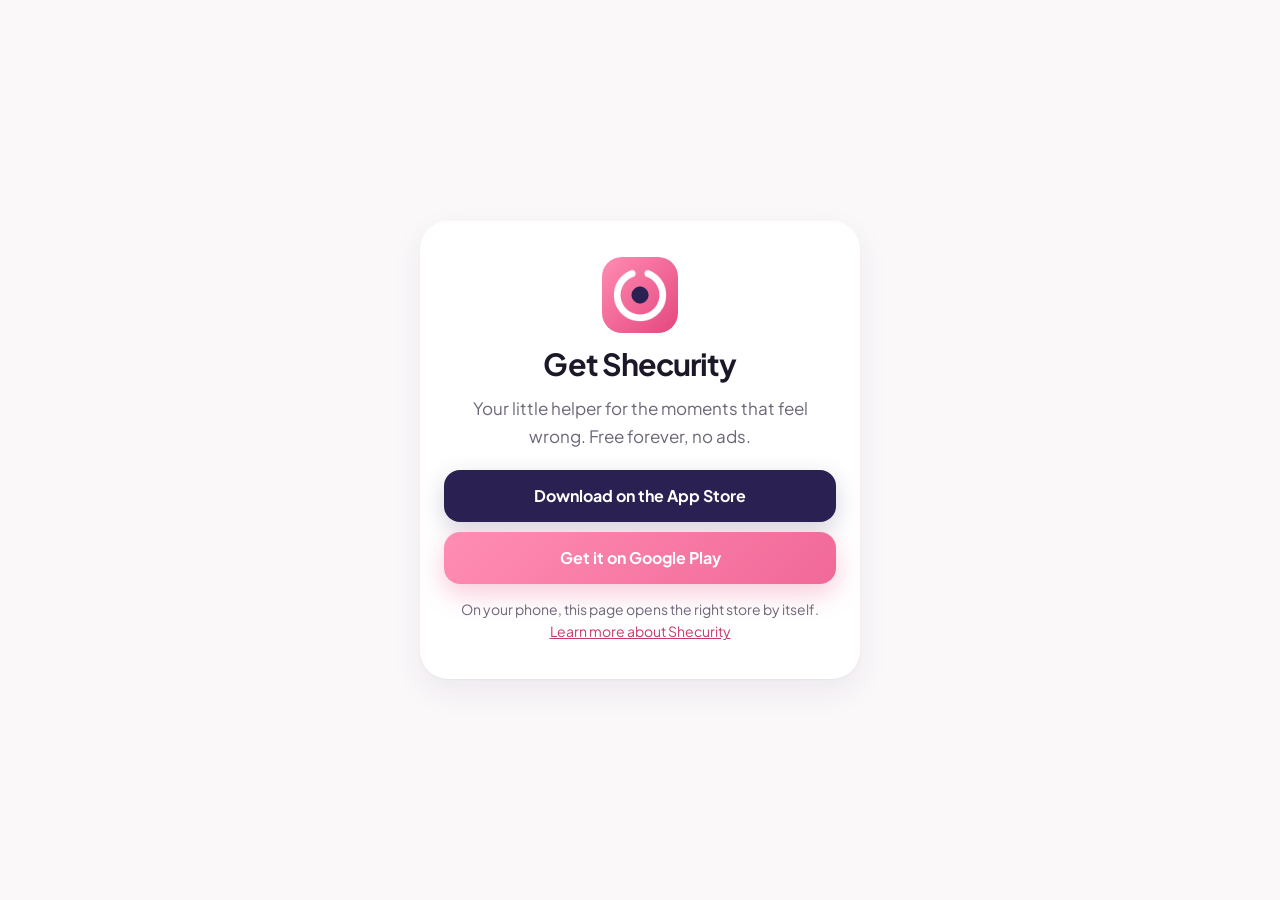
==== download/index.html @ ac5cb0e0 "One smart download link: /download/ sends iPhone to the App Store and Android to Google Play All Get" ====
<!doctype html>
<html lang="en">
<head>
<meta charset="utf-8">
<meta name="viewport" content="width=device-width, initial-scale=1, viewport-fit=cover">
<script>
  // Phones go straight to their store, before anything else loads. Computers see the choices below.
  (function () {
    var ua = navigator.userAgent || "";
    var apple = "https://apps.apple.com/app/id6826622812";
    var play = "https://play.google.com/store/apps/details?id=io.github.punselie15.shecurity";
    if (/android/i.test(ua)) location.replace(play);
    else if (/iphone|ipad|ipod/i.test(ua) || (/Macintosh/.test(ua) && navigator.maxTouchPoints > 1)) location.replace(apple);
  })();
</script>
<title>Download Shecurity, the free women's safety app</title>
<meta name="description" content="Download Shecurity for free. This link opens the App Store on iPhone and Google Play on Android.">
<link rel="canonical" href="https://getshecurity.com/download/">
<meta name="theme-color" content="#fbf8fa">
<meta name="apple-itunes-app" content="app-id=6826622812">
<meta property="og:type" content="website">
<meta property="og:site_name" content="Shecurity">
<meta property="og:title" content="Download Shecurity, the free safety app">
<meta property="og:description" content="Your little helper for the moments that feel wrong. Free on iPhone and Android.">
<meta property="og:url" content="https://getshecurity.com/download/">
<meta property="og:image" content="https://shecurity.app/img/share.png">
<meta name="twitter:card" content="summary_large_image">
<link rel="icon" href="/icon.svg" type="image/svg+xml">
<link rel="icon" href="/favicon-32.png" sizes="32x32" type="image/png">
<link rel="apple-touch-icon" href="/apple-touch-icon.png">
<link rel="preconnect" href="https://fonts.googleapis.com">
<link rel="preconnect" href="https://fonts.gstatic.com" crossorigin>
<link rel="stylesheet" href="https://fonts.googleapis.com/css2?family=Plus+Jakarta+Sans:wght@400;500;600;700&display=swap">
<link rel="stylesheet" href="/assets/style.css">
<style>
  .dl { min-height: 100vh; display: flex; align-items: center; justify-content: center; padding: 32px 16px; }
  .dl .card { max-width: 440px; width: 100%; background: var(--surface); border-radius: 28px; box-shadow: var(--shadow); padding: 36px 24px; display: flex; flex-direction: column; align-items: center; gap: 14px; text-align: center; }
  .dl .icon { width: 76px; height: 76px; border-radius: 20px; }
  .dl h1 { font-size: 1.9rem; margin: 0; }
  .dl p { margin: 0; color: var(--muted); }
  .dl .stores { display: flex; flex-direction: column; gap: 10px; width: 100%; margin-top: 6px; }
  .dl .stores .btn { width: 100%; }
  .dl small { color: var(--muted); font-size: 14px; }
</style>
</head>
<body>
<main class="dl"><div class="card">
<img class="icon" src="/icon-192.png" alt="" width="76" height="76">
<h1>Get Shecurity</h1>
<p>Your little helper for the moments that feel wrong. Free forever, no ads.</p>
<div class="stores">
<a class="btn primary" href="https://apps.apple.com/app/id6826622812">Download on the App Store</a>
<a class="btn pink" href="https://play.google.com/store/apps/details?id=io.github.punselie15.shecurity">Get it on Google Play</a>
</div>
<small>On your phone, this page opens the right store by itself. <a href="/">Learn more about Shecurity</a></small>
</div></main>
</body>
</html>
---- assets/style.css ----
/* getshecurity.com: the plans behind Shecurity. Same palette and type as the app and shecurity.app. */
:root {
  --bg: #fbf8fa;
  --surface: #ffffff;
  --surface-2: #f6f0f4;
  --ink: #1d1828;
  --muted: #6d6678;
  --line: #efe6ec;
  --indigo: #2a2152;
  --indigo-2: #1c1640;
  --pink: #e5487f;
  --pink-light: #ff8db4;
  --pink-ink: #c73a6c;
  --soft: #fde9f1;
  --gold: #c9a45c;
  --safe: #1f8a5f;
  --shadow: 0 1px 2px rgba(42, 33, 82, .04), 0 12px 32px rgba(42, 33, 82, .07);
  --font: "Plus Jakarta Sans", system-ui, -apple-system, "Segoe UI", Roboto, "Helvetica Neue", Arial, sans-serif;
  color-scheme: light;
}
* { box-sizing: border-box; }
html { scroll-behavior: smooth; }
body { margin: 0; background: var(--bg); color: var(--ink); font-family: var(--font); font-size: 17px; line-height: 1.6; -webkit-font-smoothing: antialiased; }
a { color: var(--pink-ink); }
:focus-visible { outline: 2px solid var(--pink); outline-offset: 3px; }
img, svg { max-width: 100%; display: block; }
.wrap { max-width: 1100px; margin: 0 auto; padding-inline: max(20px, env(safe-area-inset-left, 0px)); }
h1, h2, h3 { margin: 0; line-height: 1.12; letter-spacing: -0.03em; font-weight: 700; text-wrap: balance; }
h1 { font-size: clamp(2.4rem, 6.4vw, 4.1rem); }
h2 { font-size: clamp(1.7rem, 3.8vw, 2.5rem); }
h3 { font-size: 1.15rem; letter-spacing: -0.015em; }
p { margin: 0; }
.muted { color: var(--muted); }
.accent { color: var(--pink); }

/* header */
header.site { position: sticky; top: 0; z-index: 10; background: color-mix(in srgb, var(--bg) 86%, transparent); backdrop-filter: blur(12px); -webkit-backdrop-filter: blur(12px); border-bottom: 1px solid transparent; }
header.site .wrap { display: flex; align-items: center; justify-content: space-between; gap: 16px; height: 70px; }
.logo { display: flex; align-items: center; gap: 10px; font-weight: 700; font-size: 19px; letter-spacing: -0.02em; color: var(--ink); text-decoration: none; }
.logo img { width: 32px; height: 32px; border-radius: 9px; }
nav.top { display: flex; align-items: center; gap: 24px; font-size: 15px; font-weight: 600; }
nav.top a:not(.btn) { color: var(--muted); text-decoration: none; }
nav.top a:not(.btn):hover { color: var(--ink); }
nav.top a { white-space: nowrap; }
@media (max-width: 380px) { nav.top { gap: 10px; } nav.top .xs-hide { display: none; } nav.top .keep { text-transform: capitalize; } nav.top .btn.sm { padding: 8px 12px; } .logo { font-size: 17px; gap: 8px; } .logo img { width: 28px; height: 28px; } }
@media (max-width: 760px) { nav.top { gap: 14px; font-size: 14px; } nav.top a:not(.btn):not(.keep) { display: none; } }

/* buttons */
.btn { display: inline-flex; align-items: center; justify-content: center; gap: 8px; min-height: 52px; padding: 12px 24px; border-radius: 16px; font: 700 16px/1.2 var(--font); text-decoration: none; border: 0; cursor: pointer; transition: transform .15s ease, box-shadow .15s ease; }
.btn:hover { transform: translateY(-1px); }
.btn.primary { background: var(--indigo); color: #fff; box-shadow: 0 8px 24px rgba(42, 33, 82, .2); }
.btn.pink { background: linear-gradient(135deg, var(--pink-light), var(--pink)); color: #fff; box-shadow: 0 10px 26px rgba(229, 72, 127, .28); }
.btn.soft { background: var(--surface); color: var(--ink); box-shadow: var(--shadow); }
.btn.sm { min-height: 40px; padding: 8px 16px; font-size: 14px; border-radius: 12px; }
.btn[disabled] { opacity: .5; cursor: default; transform: none; }
.ctas { display: flex; flex-wrap: wrap; gap: 12px; }

/* sections */
section.band { padding-block: clamp(64px, 9vw, 104px); }
section.alt { background: var(--surface); }
.head { display: flex; flex-direction: column; gap: 12px; max-width: 660px; margin-bottom: 44px; }
.head p { color: var(--muted); font-size: 1.08rem; }

/* hero */
.hero { padding-block: clamp(40px, 7vw, 88px) clamp(56px, 8vw, 96px); position: relative; overflow: hidden; }
.hero .wrap { display: grid; grid-template-columns: minmax(0, 1.1fr) minmax(0, .9fr); gap: 56px; align-items: center; }
.hero .copy { display: flex; flex-direction: column; gap: 24px; }
.hero .lede { font-size: clamp(1.1rem, 2vw, 1.25rem); color: var(--muted); max-width: 36ch; }
.hero-art { position: relative; aspect-ratio: 1; max-width: 460px; width: 100%; justify-self: center; }
.hero-art::before { content: ""; position: absolute; inset: 4%; border-radius: 50%; background: radial-gradient(circle at 35% 30%, #fff 0%, var(--soft) 55%, #f8d3e2 100%); }
.hero-art svg { position: relative; width: 100%; height: 100%; }
.facts { display: flex; flex-wrap: wrap; gap: 8px 22px; list-style: none; margin: 0; padding: 0; font-size: 14.5px; font-weight: 600; color: var(--muted); }
.facts li { display: flex; align-items: center; gap: 8px; }
.facts li::before { content: ""; width: 18px; height: 18px; border-radius: 50%; background: var(--safe) url("data:image/svg+xml,%3Csvg xmlns='http://www.w3.org/2000/svg' viewBox='0 0 24 24' fill='none' stroke='white' stroke-width='3.2' stroke-linecap='round' stroke-linejoin='round'%3E%3Cpath d='m6 12 4 4 8-8'/%3E%3C/svg%3E") center / 11px no-repeat; }
@media (max-width: 860px) { .hero .wrap { grid-template-columns: minmax(0, 1fr); gap: 32px; } .hero-art { max-width: 340px; } }

/* mission */
.pillars { display: grid; grid-template-columns: repeat(3, minmax(0, 1fr)); gap: 16px; }
.pillar { background: var(--bg); border-radius: 24px; padding: 28px; display: flex; flex-direction: column; gap: 10px; }
.pillar .ic { width: 46px; height: 46px; border-radius: 14px; background: var(--soft); color: var(--pink-ink); display: grid; place-items: center; margin-bottom: 4px; }
.pillar .ic svg { width: 22px; height: 22px; fill: none; stroke: currentColor; stroke-width: 1.9; stroke-linecap: round; stroke-linejoin: round; }
.pillar p { color: var(--muted); font-size: 15.5px; }
.statement { font-size: clamp(1.3rem, 2.6vw, 1.7rem); line-height: 1.45; font-weight: 600; letter-spacing: -0.015em; max-width: 30ch; margin-bottom: 44px; }
@media (max-width: 820px) { .pillars { grid-template-columns: minmax(0, 1fr); } }

/* roadmap */
.road { list-style: none; margin: 0; padding: 0; display: grid; grid-template-columns: repeat(3, minmax(0, 1fr)); gap: 16px; position: relative; }
.road > li { background: var(--surface); border-radius: 24px; padding: 26px 24px; box-shadow: var(--shadow); display: flex; flex-direction: column; gap: 12px; position: relative; }
.road .when { display: flex; align-items: center; gap: 10px; font-weight: 700; font-size: 15px; color: var(--muted); }
.road .dot { width: 12px; height: 12px; border-radius: 50%; background: var(--line); box-shadow: 0 0 0 4px var(--surface-2); }
.road > li.now .dot { background: var(--safe); box-shadow: 0 0 0 4px #dff3ea; }
.road > li.next .dot { background: var(--pink); box-shadow: 0 0 0 4px var(--soft); }
.road > li.later .dot { background: var(--gold); box-shadow: 0 0 0 4px #f6ecd8; }
.road > li.always { background: linear-gradient(160deg, #352a6b, var(--indigo-2)); color: #fff; }
.road > li.always .when { color: rgba(255, 255, 255, .75); }
.road > li.always .dot { background: var(--pink-light); box-shadow: 0 0 0 4px rgba(255, 255, 255, .12); }
.road ul { margin: 0; padding-left: 1.1em; display: flex; flex-direction: column; gap: 6px; font-size: 15px; color: var(--muted); }
.road > li.always ul { color: rgba(255, 255, 255, .78); }
@media (max-width: 860px) { .road { grid-template-columns: minmax(0, 1fr); } }
@media (max-width: 560px) { .road { grid-template-columns: minmax(0, 1fr); } }

/* jewelry */
.pieces { display: grid; grid-template-columns: repeat(3, minmax(0, 1fr)); gap: 18px; }
.piece { background: var(--bg); border-radius: 28px; overflow: hidden; display: flex; flex-direction: column; }
.piece .art { aspect-ratio: 4 / 3; background: radial-gradient(circle at 50% 40%, #fff 0%, #f7eef2 70%, #f1e3ea 100%); display: grid; place-items: center; }
.piece .art svg { width: 70%; height: 80%; }
.piece .body { padding: 22px 24px 26px; display: flex; flex-direction: column; gap: 8px; }
.piece .row { display: flex; justify-content: space-between; align-items: baseline; gap: 12px; }
.piece .price { font-weight: 700; color: var(--ink); white-space: nowrap; }
.piece p { color: var(--muted); font-size: 15px; }
.how-works { margin-top: 28px; display: grid; grid-template-columns: repeat(3, minmax(0, 1fr)); gap: 16px 28px; font-size: 15.5px; color: var(--muted); }
.how-works b { display: block; color: var(--ink); margin-bottom: 2px; }
.small-note { margin-top: 22px; font-size: 14px; color: var(--muted); }
@media (max-width: 860px) { .pieces, .how-works { grid-template-columns: minmax(0, 1fr); } }

/* reserve */
.reserve { display: grid; grid-template-columns: minmax(0, 1fr) minmax(0, 1fr); gap: 48px; align-items: start; }
.reserve .copy { display: flex; flex-direction: column; gap: 18px; }
.promise-list { list-style: none; margin: 0; padding: 0; display: flex; flex-direction: column; gap: 12px; }
.promise-list li { display: flex; gap: 12px; align-items: flex-start; }
.promise-list li::before { content: ""; flex: none; width: 22px; height: 22px; margin-top: 2px; border-radius: 50%; background: var(--safe) url("data:image/svg+xml,%3Csvg xmlns='http://www.w3.org/2000/svg' viewBox='0 0 24 24' fill='none' stroke='white' stroke-width='3' stroke-linecap='round' stroke-linejoin='round'%3E%3Cpath d='m6 12 4 4 8-8'/%3E%3C/svg%3E") center / 14px no-repeat; }
.progress { display: flex; flex-direction: column; gap: 8px; margin-top: 6px; }
.progress .bar { height: 10px; border-radius: 99px; background: var(--surface-2); overflow: hidden; }
.progress .bar i { display: block; height: 100%; width: 0; border-radius: 99px; background: linear-gradient(90deg, var(--pink-light), var(--pink)); transition: width 1s ease; }
.progress .label { font-size: 14px; color: var(--muted); }
.progress .label b { color: var(--ink); }
form.card { background: var(--surface); border-radius: 28px; padding: clamp(24px, 4vw, 36px); box-shadow: var(--shadow); display: flex; flex-direction: column; gap: 16px; }
section.alt form.card { background: var(--bg); box-shadow: none; }
.field { display: flex; flex-direction: column; gap: 7px; font-size: 14.5px; font-weight: 700; }
.field input:not([type=radio]):not([type=checkbox]), .field select { font: 500 16px var(--font); color: var(--ink); background: var(--surface); border: 1.5px solid var(--line); border-radius: 14px; min-height: 50px; padding: 10px 14px; width: 100%; }
.field input:not([type=radio]):not([type=checkbox]):focus, .field select:focus { outline: none; border-color: var(--pink); }
.choice { display: grid; grid-template-columns: repeat(2, minmax(0, 1fr)); gap: 10px; }
.choice label { display: flex; align-items: center; gap: 10px; border: 1.5px solid var(--line); border-radius: 14px; padding: 12px 14px; font-weight: 600; cursor: pointer; background: var(--surface); }
.choice input { accent-color: var(--pink); }
.choice label:has(input:checked) { border-color: var(--pink); background: var(--soft); }
.swatch { width: 18px; height: 18px; border-radius: 50%; flex: none; }
.swatch.gold { background: linear-gradient(135deg, #f6e2b3, #c9a45c); }
.swatch.silver { background: linear-gradient(135deg, #f4f4f6, #a9acb6); }
.consent { display: flex; gap: 10px; align-items: flex-start; font-size: 14px; color: var(--muted); font-weight: 500; }
.consent input { margin-top: 4px; accent-color: var(--pink); }
.form-msg { font-size: 15px; font-weight: 600; min-height: 1.4em; }
.form-msg.ok { color: var(--safe); }
.form-msg.err { color: var(--pink-ink); }
@media (max-width: 860px) { .reserve { grid-template-columns: minmax(0, 1fr); gap: 32px; } }

/* donate */
.donate { background: linear-gradient(160deg, #352a6b, var(--indigo-2)); color: #fff; border-radius: 36px; padding: clamp(32px, 6vw, 64px); display: grid; grid-template-columns: minmax(0, 1fr) minmax(0, .9fr); gap: 48px; align-items: center; position: relative; overflow: hidden; }
.donate::after { content: ""; position: absolute; right: -120px; top: -120px; width: 380px; height: 380px; border-radius: 50%; border: 44px solid rgba(255, 141, 180, .09); }
.donate .copy { display: flex; flex-direction: column; gap: 16px; position: relative; }
.donate .copy p { color: rgba(255, 255, 255, .78); }
.donate ul { margin: 0; padding-left: 1.1em; color: rgba(255, 255, 255, .78); display: flex; flex-direction: column; gap: 6px; font-size: 15.5px; }
.give { background: #fff; color: var(--ink); border-radius: 26px; padding: 26px; display: flex; flex-direction: column; gap: 16px; position: relative; z-index: 1; box-shadow: 0 24px 60px rgba(0, 0, 0, .25); }
.give h3 { font-size: 1.2rem; }
.amounts { display: grid; grid-template-columns: repeat(4, minmax(0, 1fr)); gap: 8px; }
.amounts button { font: 700 16px var(--font); min-height: 50px; border-radius: 14px; border: 1.5px solid var(--line); background: var(--bg); color: var(--ink); cursor: pointer; }
.amounts button[aria-pressed="true"] { border-color: var(--pink); background: var(--soft); color: var(--pink-ink); }
.give .other { display: flex; align-items: center; gap: 8px; border: 1.5px solid var(--line); border-radius: 14px; padding: 0 14px; min-height: 50px; font-weight: 700; color: var(--muted); }
.give .other input { border: 0; outline: none; font: 600 16px var(--font); width: 100%; background: transparent; color: var(--ink); }
.give .note { font-size: 13px; color: var(--muted); text-align: center; }
@media (max-width: 860px) { .donate { grid-template-columns: minmax(0, 1fr); } }

/* faq */
.faq { display: flex; flex-direction: column; gap: 10px; max-width: 780px; }
.faq details { background: var(--surface); border-radius: 18px; padding: 18px 22px; box-shadow: var(--shadow); }
section.alt .faq details { background: var(--bg); box-shadow: none; }
.faq summary { cursor: pointer; font-weight: 700; list-style: none; display: flex; justify-content: space-between; gap: 16px; }
.faq summary::-webkit-details-marker { display: none; }
.faq summary::after { content: "+"; font-size: 22px; line-height: 1; color: var(--pink); transition: transform .2s ease; }
.faq details[open] summary::after { transform: rotate(45deg); }
.faq details p { margin-top: 10px; color: var(--muted); }

/* closing */
.closing { text-align: center; display: flex; flex-direction: column; align-items: center; gap: 18px; }
.closing p { color: var(--muted); max-width: 46ch; }

footer.site { padding-block: 44px 56px; border-top: 1px solid var(--line); font-size: 14px; color: var(--muted); }
footer.site .wrap { display: flex; flex-direction: column; gap: 14px; }
footer.site .links { display: flex; flex-wrap: wrap; gap: 8px 22px; }
footer.site a { color: var(--muted); }
footer.site .emergency { font-weight: 700; color: var(--ink); }

/* articles */
article.post { padding-block: 40px 80px; }
article.post .wrap { max-width: 720px; display: flex; flex-direction: column; gap: 18px; }
article.post h2 { font-size: 1.45rem; margin-top: 16px; }
article.post ul { margin: 0; padding-left: 1.3em; display: flex; flex-direction: column; gap: 8px; }

@media (prefers-reduced-motion: reduce) { html { scroll-behavior: auto; } .btn, .progress .bar i { transition: none; } }

/* moments, features, guides */
.moments { display: grid; grid-template-columns: repeat(3, minmax(0, 1fr)); gap: 16px; }
.moment { background: var(--bg); border-radius: 24px; padding: 26px; display: flex; flex-direction: column; gap: 10px; }
.moment .ic, .pillar .ic { width: 46px; height: 46px; border-radius: 14px; background: var(--soft); color: var(--pink-ink); display: grid; place-items: center; margin-bottom: 4px; }
.moment .ic svg { width: 22px; height: 22px; fill: none; stroke: currentColor; stroke-width: 1.9; stroke-linecap: round; stroke-linejoin: round; }
.moment p { color: var(--muted); font-size: 15.5px; }
.moment span { margin-top: auto; padding-top: 6px; font-size: 14px; font-weight: 700; color: var(--pink-ink); }
.pillars.four { grid-template-columns: repeat(4, minmax(0, 1fr)); }
section.alt .pillar { background: var(--bg); }
section:not(.alt) .pillar { background: var(--surface); box-shadow: var(--shadow); }
.steps-row { margin-top: 32px; display: grid; grid-template-columns: repeat(3, minmax(0, 1fr)); gap: 16px 28px; color: var(--muted); font-size: 15.5px; }
.steps-row b { display: block; color: var(--ink); margin-bottom: 2px; }
.guide-grid { display: grid; grid-template-columns: repeat(3, minmax(0, 1fr)); gap: 16px; }
.guide-card { display: flex; flex-direction: column; gap: 8px; padding: 24px; border-radius: 22px; background: var(--surface); box-shadow: var(--shadow); text-decoration: none; color: var(--ink); min-width: 0; transition: transform .15s ease; }
.guide-card:hover { transform: translateY(-2px); }
section.alt .guide-card { background: var(--bg); box-shadow: none; }
.guide-card p { color: var(--muted); font-size: 15px; }
.guide-card span { font-size: 14px; font-weight: 700; color: var(--pink-ink); margin-top: auto; }
.crumbs { font-size: 14px; color: var(--muted); }
.crumbs a { color: var(--muted); }
article.post .meta { font-size: 14px; color: var(--muted); }
article.post ol { margin: 0; padding-left: 1.3em; display: flex; flex-direction: column; gap: 8px; }
article.post .tip { background: var(--soft); border-radius: 18px; padding: 18px 22px; }
.article-cta { margin-top: 24px; background: linear-gradient(160deg, #352a6b, var(--indigo-2)); color: #fff; border-radius: 26px; padding: 28px; display: flex; flex-wrap: wrap; gap: 18px; align-items: center; justify-content: space-between; }
.article-cta h2 { margin: 0 0 6px; font-size: 1.3rem; color: #fff; }
.article-cta p { color: rgba(255, 255, 255, .78); max-width: 44ch; font-size: 15.5px; }
@media (max-width: 960px) { .pillars.four { grid-template-columns: repeat(2, minmax(0, 1fr)); } .moments { grid-template-columns: repeat(2, minmax(0, 1fr)); } }
@media (max-width: 860px) { .guide-grid, .steps-row { grid-template-columns: minmax(0, 1fr); } }
@media (max-width: 560px) { .pillars.four, .moments { grid-template-columns: minmax(0, 1fr); } }
.field input[type=radio], .field input[type=checkbox], .consent input { accent-color: var(--pink); }
.shots { display: grid; grid-template-columns: repeat(3, minmax(0, 1fr)); gap: 28px; max-width: 980px; margin: 0 auto; }
.shots figure { margin: 0; display: flex; flex-direction: column; align-items: center; gap: 18px; text-align: center; }
.shots img { width: 100%; max-width: 260px; height: auto; border-radius: 30px; box-shadow: var(--shadow); display: block; }
.shots figcaption { font-size: 15.5px; color: var(--muted); max-width: 260px; }
.shots figcaption b { display: block; color: var(--ink); margin-bottom: 4px; font-size: 16.5px; }
.ctas.center { justify-content: center; margin-top: 36px; }
@media (max-width: 760px) {
  .shots { grid-template-columns: none; grid-auto-flow: column; grid-auto-columns: 74%; overflow-x: auto; scroll-snap-type: x mandatory; padding-bottom: 8px; margin: 0 -16px; padding-inline: 16px; }
  .shots figure { scroll-snap-align: center; }
}
.app-art { display: flex; align-items: center; justify-content: center; }
.app-art picture { position: relative; height: 92%; display: block; }
.app-art img { height: 100%; width: auto; border-radius: 34px; box-shadow: 0 30px 60px rgba(42, 33, 82, .22); display: block; }
.app-art .chip { position: absolute; display: flex; align-items: center; gap: 10px; background: #fff; border-radius: 16px; padding: 10px 16px 10px 10px; box-shadow: 0 10px 24px rgba(42, 33, 82, .16); font-size: 13px; line-height: 1.25; }
.app-art .chip b { display: block; color: var(--ink); }
.app-art .chip small { color: var(--muted); font-size: 12px; }
.app-art .chip small.ok { color: var(--safe); font-weight: 600; }
.app-art .c1 { top: 16%; right: 0; }
.app-art .c2 { bottom: 14%; left: 0; }
.app-art .dot-sos, .app-art .av { width: 30px; height: 30px; border-radius: 50%; display: grid; place-items: center; font-weight: 800; }
.app-art .dot-sos { background: var(--pink); color: #fff; }
.app-art .av { background: var(--soft); color: #c73a6c; }
.jewel-band { padding-top: 8px; }
.jewel-head { max-width: 560px; margin: 0 auto 22px; text-align: center; }
.jewel-head h2 { font-size: clamp(1.3rem, 2.4vw, 1.6rem); margin: 0 0 8px; }
.jewel-head p { color: var(--muted); font-size: 15px; margin: 0; }
.pieces.mini { grid-template-columns: repeat(3, minmax(0, 1fr)); gap: 14px; max-width: 720px; margin: 0 auto; }
.pieces.mini .piece { margin: 0; border-radius: 22px; }
.pieces.mini .art svg { width: 64%; height: 76%; }
.pieces.mini figcaption { padding: 12px 14px 16px; display: flex; flex-direction: column; gap: 2px; text-align: center; }
.pieces.mini figcaption b { font-size: 15px; }
.pieces.mini figcaption span { color: var(--muted); font-size: 13px; line-height: 1.4; }
@media (max-width: 860px) { .pieces.mini { grid-template-columns: repeat(3, minmax(0, 1fr)); } }
@media (max-width: 480px) { .pieces.mini { gap: 8px; } .pieces.mini figcaption span { display: none; } .pieces.mini figcaption { padding: 8px 6px 12px; } }
.pieces.mini { grid-template-columns: repeat(4, minmax(0, 1fr)); max-width: 920px; }
@media (max-width: 860px) { .pieces.mini { grid-template-columns: repeat(2, minmax(0, 1fr)); max-width: 460px; } }
@media (max-width: 480px) { .pieces.mini figcaption span { display: block; } }
.wish-band { padding-top: 0; }
form.card.wish { max-width: 640px; margin: 0 auto; }
.wish-head h2 { font-size: clamp(1.3rem, 2.4vw, 1.6rem); margin: 0 0 8px; }
.wish-head p { color: var(--muted); font-size: 15px; margin: 0; }
.wish-topics { display: flex; flex-wrap: wrap; gap: 8px; }
.wish-topics label { cursor: pointer; }
.wish-topics input { position: absolute; opacity: 0; pointer-events: none; }
.wish-topics span { display: inline-block; padding: 9px 16px; border-radius: 999px; border: 1.5px solid var(--line); font-size: 14.5px; font-weight: 600; color: var(--muted); transition: background .2s, border-color .2s, color .2s; }
.wish-topics input:checked + span { background: var(--soft); border-color: var(--pink); color: var(--ink); }
.wish-topics input:focus-visible + span { outline: 2px solid var(--pink); outline-offset: 2px; }
.wish textarea { font: 500 16px var(--font); color: var(--ink); background: var(--surface); border: 1.5px solid var(--line); border-radius: 14px; padding: 12px 14px; width: 100%; resize: vertical; min-height: 110px; }
.wish textarea:focus { outline: none; border-color: var(--pink); }
.wish-foot { display: flex; flex-wrap: wrap; align-items: center; gap: 12px 16px; }
.wish-foot .small-note { margin: 0; }
.sr { position: absolute; width: 1px; height: 1px; overflow: hidden; clip: rect(0 0 0 0); white-space: nowrap; }
.hp { position: absolute; left: -9999px; width: 1px; height: 1px; opacity: 0; }

/* motion: gentle, and only for people who haven't asked their phone for less */
@media (prefers-reduced-motion: no-preference) {
  .hero .copy > * { animation: rise .7s cubic-bezier(.2, .7, .2, 1) both; }
  .hero .copy > *:nth-child(2) { animation-delay: .08s; }
  .hero .copy > *:nth-child(3) { animation-delay: .16s; }
  .hero .copy > *:nth-child(4) { animation-delay: .24s; }
  .hero .copy > *:nth-child(5) { animation-delay: .32s; }
  .hero-art::before { animation: breathe 7s ease-in-out infinite; }
  .app-art picture { animation: rise .9s .1s cubic-bezier(.2, .7, .2, 1) both, float 6s 1s ease-in-out infinite; }
  .app-art .c1 { animation: pop .55s 1s cubic-bezier(.3, 1.5, .5, 1) both, float 5s 1.6s ease-in-out infinite; }
  .app-art .c2 { animation: pop .55s 2.2s cubic-bezier(.3, 1.5, .5, 1) both, float 5.5s 2.8s ease-in-out infinite; }
  .app-art .dot-sos { position: relative; }
  .app-art .dot-sos::after { content: ""; position: absolute; inset: 0; border-radius: 50%; box-shadow: 0 0 0 0 rgba(229, 72, 127, .5); animation: ping 2.2s 1.5s ease-out infinite; }
  .app-art.tilt picture, .app-art.tilt .chip { transition: translate .35s ease-out; }
  .moment, .pillar, .piece, .road > li, .shots img { transition: transform .25s ease, box-shadow .25s ease; }
  .reveal { opacity: 0; translate: 0 22px; transition: opacity .7s ease var(--d, 0s), translate .7s cubic-bezier(.2, .7, .2, 1) var(--d, 0s), transform .25s ease, box-shadow .25s ease; }
  .reveal.in { opacity: 1; translate: none; }
  .moment:hover, .pillar:hover, .piece:hover, .road > li:hover { transform: translateY(-4px); box-shadow: 0 16px 34px rgba(42, 33, 82, .12); }
  .shots img:hover { transform: translateY(-6px) rotate(-1deg); }
  .moment:hover .ic svg, .pillar:hover .ic svg { animation: nudge .5s ease; }
  .piece:hover .art svg { animation: sway 1.2s ease-in-out; }
  .road > li.now .dot { animation: ping-safe 2.4s ease-out infinite; }
  .btn:active { transform: scale(.97); }
  .btn.pink, .btn.primary { background-size: 200% 100%; }
  details summary { transition: color .2s; }
  details[open] > *:not(summary) { animation: rise .35s ease both; }
}
@keyframes rise { from { opacity: 0; transform: translateY(18px); } to { opacity: 1; transform: none; } }
@keyframes pop { from { opacity: 0; transform: scale(.6) translateY(10px); } to { opacity: 1; transform: none; } }
@keyframes float { 0%, 100% { transform: translateY(0); } 50% { transform: translateY(-8px); } }
@keyframes breathe { 0%, 100% { transform: scale(1); } 50% { transform: scale(1.04); } }
@keyframes ping { 0% { box-shadow: 0 0 0 0 rgba(229, 72, 127, .5); } 80%, 100% { box-shadow: 0 0 0 14px rgba(229, 72, 127, 0); } }
@keyframes ping-safe { 0% { box-shadow: 0 0 0 0 rgba(31, 138, 95, .45); } 80%, 100% { box-shadow: 0 0 0 10px rgba(31, 138, 95, 0); } }
@keyframes nudge { 0%, 100% { transform: rotate(0); } 30% { transform: rotate(-12deg) scale(1.1); } 60% { transform: rotate(8deg); } }
@keyframes sway { 0%, 100% { transform: rotate(0); } 30% { transform: rotate(-4deg); } 65% { transform: rotate(3deg); } }
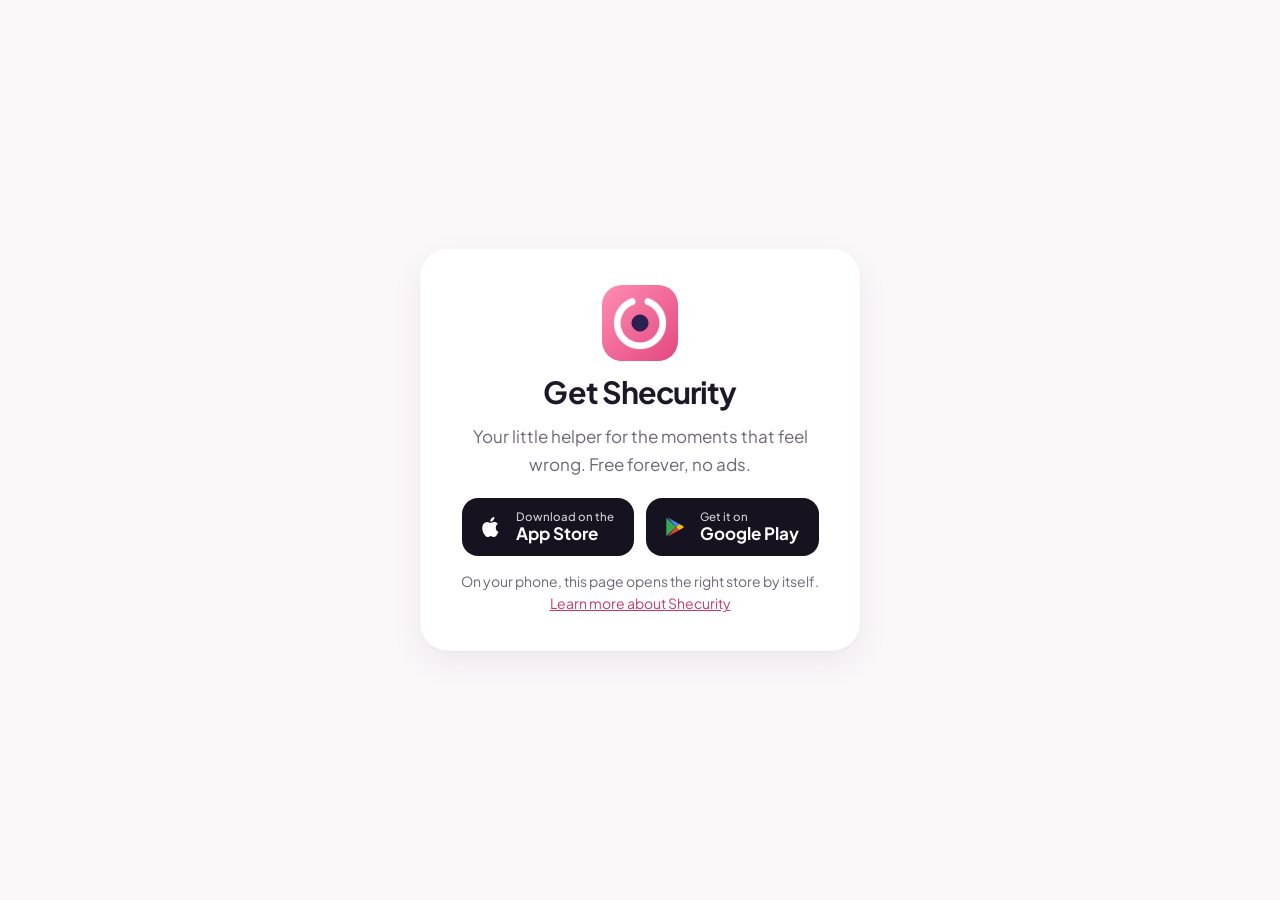
==== commit fefbc062: "App Store is live: store buttons instead of browser install App Store and Google Play buttons in How" ====
--- a/download/index.html
+++ b/download/index.html
@@ -38,9 +38,8 @@
   .dl .icon { width: 76px; height: 76px; border-radius: 20px; }
   .dl h1 { font-size: 1.9rem; margin: 0; }
   .dl p { margin: 0; color: var(--muted); }
-  .dl .stores { display: flex; flex-direction: column; gap: 10px; width: 100%; margin-top: 6px; }
-  .dl .stores .btn { width: 100%; }
-  .dl small { color: var(--muted); font-size: 14px; }
+  .dl .stores { margin-top: 6px; }
+  .dl .card > small { color: var(--muted); font-size: 14px; }
 </style>
 </head>
 <body>
@@ -48,10 +47,7 @@
 <img class="icon" src="/icon-192.png" alt="" width="76" height="76">
 <h1>Get Shecurity</h1>
 <p>Your little helper for the moments that feel wrong. Free forever, no ads.</p>
-<div class="stores">
-<a class="btn primary" href="https://apps.apple.com/app/id6826622812">Download on the App Store</a>
-<a class="btn pink" href="https://play.google.com/store/apps/details?id=io.github.punselie15.shecurity">Get it on Google Play</a>
-</div>
+<div class="stores"><a class="store" href="https://apps.apple.com/app/id6826622812"><svg viewBox="0 0 24 24" aria-hidden="true"><path fill="currentColor" d="M16.4 12.6c0-2.3 1.9-3.4 2-3.5-1.1-1.6-2.8-1.8-3.4-1.8-1.4-.1-2.8.9-3.5.9s-1.8-.8-3-.8c-1.5 0-3 .9-3.8 2.3-1.6 2.8-.4 7 1.2 9.3.8 1.1 1.7 2.4 2.9 2.3 1.2 0 1.6-.7 3-.7s1.8.7 3 .7c1.3 0 2.1-1.1 2.8-2.3.9-1.3 1.3-2.6 1.3-2.6s-2.5-1-2.5-3.8zM14.1 5.7c.6-.8 1.1-1.9 1-3-1 0-2.1.6-2.8 1.4-.6.7-1.1 1.8-1 2.9 1 .1 2.1-.6 2.8-1.3z"/></svg><span><small>Download on the</small>App Store</span></a><a class="store" href="https://play.google.com/store/apps/details?id=io.github.punselie15.shecurity"><svg viewBox="0 0 24 24" aria-hidden="true"><path d="M4 3.5v17l9-8.5z" fill="#34a853"/><path d="m13 12 3 2.8L5 21l8-9z" fill="#ea4335"/><path d="m13 12-8-9 11 6.2z" fill="#4285f4"/><path d="m16 9.2 3.6 2c.6.4.6 1.2 0 1.6l-3.6 2L13 12z" fill="#fbbc04"/></svg><span><small>Get it on</small>Google Play</span></a></div>
 <small>On your phone, this page opens the right store by itself. <a href="/">Learn more about Shecurity</a></small>
 </div></main>
 </body>
--- a/assets/style.css
+++ b/assets/style.css
@@ -306,3 +306,12 @@
 @keyframes ping-safe { 0% { box-shadow: 0 0 0 0 rgba(31, 138, 95, .45); } 80%, 100% { box-shadow: 0 0 0 10px rgba(31, 138, 95, 0); } }
 @keyframes nudge { 0%, 100% { transform: rotate(0); } 30% { transform: rotate(-12deg) scale(1.1); } 60% { transform: rotate(8deg); } }
 @keyframes sway { 0%, 100% { transform: rotate(0); } 30% { transform: rotate(-4deg); } 65% { transform: rotate(3deg); } }
+
+/* App Store and Google Play buttons */
+.stores { display: flex; flex-wrap: wrap; justify-content: center; gap: 12px; }
+.store { display: inline-flex; align-items: center; gap: 12px; min-height: 58px; padding: 10px 20px 10px 16px; border-radius: 16px; background: #16121f; color: #fff; text-decoration: none; font-weight: 700; font-size: 17px; line-height: 1.15; transition: transform .15s ease; }
+.store:hover { transform: translateY(-1px); }
+.store svg { width: 26px; height: 26px; flex: none; }
+.store span { display: flex; flex-direction: column; text-align: left; }
+.store small { font-size: 11.5px; font-weight: 500; opacity: .8; }
+@media (prefers-reduced-motion: reduce) { .store { transition: none; } }
